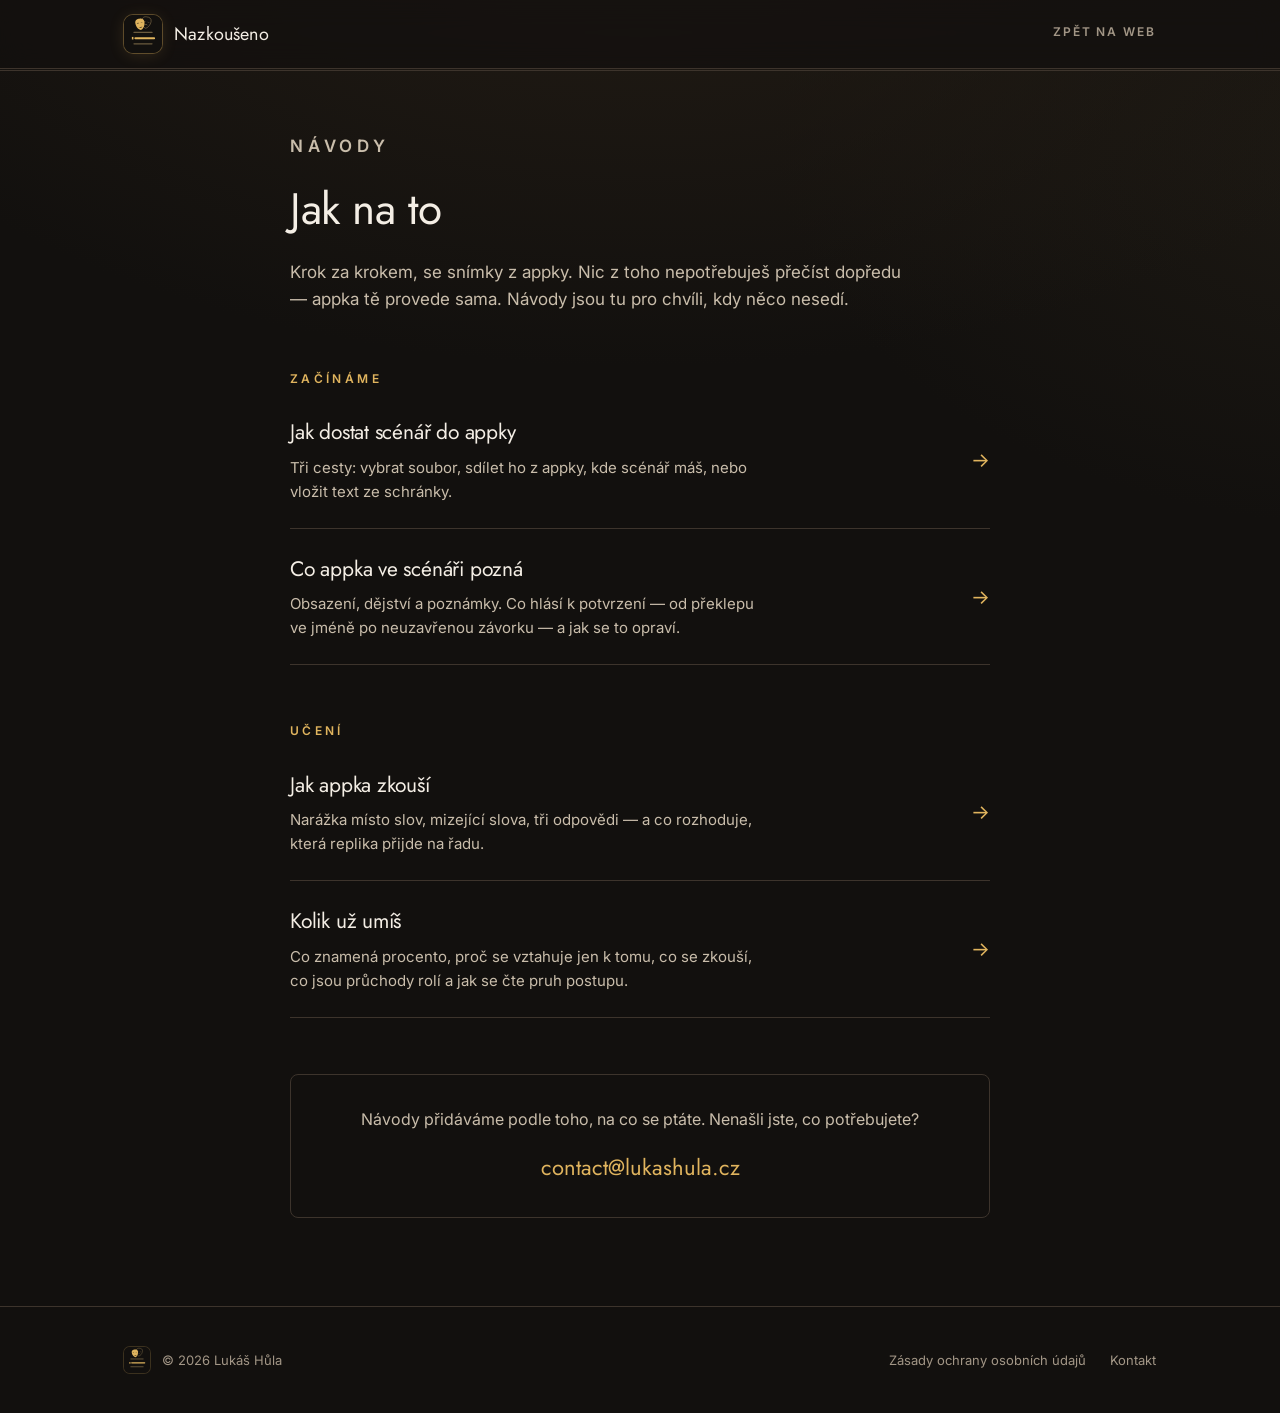
==== navody/index.html @ d4cdaf31 "Kotvy nekončí pod lepivou hlavičkou Skok na `#kotvu` dosedl tak, že cílový nadpis zůstal schovaný za" ====
<!doctype html>
<html lang="cs">
<head>
<meta charset="utf-8">
<meta name="viewport" content="width=device-width, initial-scale=1">
<title>Návody — Nazkoušeno</title>
<meta name="description" content="Návody k appce Nazkoušeno: jak dostat scénář do telefonu, vybrat roli a začít drilovat.">
<meta name="theme-color" content="#12100E">
<link rel="icon" type="image/svg+xml" href="../assets/img/favicon.svg">
<link rel="stylesheet" href="../assets/css/site.css?v=6">
</head>
<body>

<header class="site-header">
  <div class="container">
    <a class="brand" href="../index.html">
      <img class="brand-mark" src="../assets/img/logo.svg" alt="" width="38" height="38">
      <span>Nazkoušeno</span>
    </a>
    <nav class="nav-links">
      <a href="../index.html">Zpět na web</a>
    </nav>
  </div>
</header>

<main>
  <section style="padding-top:64px;">
    <div class="container container--narrow">

      <div class="guide-head">
        <p class="eyebrow">Návody</p>
        <h1>Jak na to</h1>
        <p>Krok za krokem, se snímky z appky. Nic z toho nepotřebuješ přečíst dopředu — appka tě provede sama. Návody jsou tu pro chvíli, kdy něco nesedí.</p>
      </div>

      <div style="margin-top:56px">
        <div class="guide-group reveal">
          <p class="eyebrow">Začínáme</p>
          <a class="guide-item" href="import-scenare.html">
            <span>
              <h3>Jak dostat scénář do appky</h3>
              <p>Tři cesty: vybrat soubor, sdílet ho z appky, kde scénář máš, nebo vložit text ze schránky.</p>
            </span>
            <span class="go" aria-hidden="true">→</span>
          </a>
          <a class="guide-item" href="rozpoznani-scenare.html">
            <span>
              <h3>Co appka ve scénáři pozná</h3>
              <p>Obsazení, dějství a poznámky. Co hlásí k potvrzení — od překlepu ve jméně po neuzavřenou závorku — a jak se to opraví.</p>
            </span>
            <span class="go" aria-hidden="true">→</span>
          </a>
        </div>

        <div class="guide-group reveal">
          <p class="eyebrow">Učení</p>
          <a class="guide-item" href="dril.html">
            <span>
              <h3>Jak appka zkouší</h3>
              <p>Narážka místo slov, mizející slova, tři odpovědi — a co rozhoduje, která replika přijde na řadu.</p>
            </span>
            <span class="go" aria-hidden="true">→</span>
          </a>
          <a class="guide-item" href="kolik-uz-umim.html">
            <span>
              <h3>Kolik už umíš</h3>
              <p>Co znamená procento, proč se vztahuje jen k tomu, co se zkouší, co jsou průchody rolí a jak se čte pruh postupu.</p>
            </span>
            <span class="go" aria-hidden="true">→</span>
          </a>
        </div>
      </div>

      <div class="contact-box reveal">
        <p>Návody přidáváme podle toho, na co se ptáte. Nenašli jste, co potřebujete?</p>
        <a class="mail" href="mailto:contact@lukashula.cz">contact@lukashula.cz</a>
      </div>

    </div>
  </section>
</main>

<footer>
  <div class="container">
    <span class="footer-brand"><img class="footer-mark" src="../assets/img/logo.svg" alt="" width="26" height="26"><span>© 2026 Lukáš Hůla</span></span>
    <div class="footer-links">
      <a href="../soukromi.html">Zásady ochrany osobních údajů</a>
      <a href="mailto:contact@lukashula.cz">Kontakt</a>
    </div>
  </div>
</footer>

<script>
// Táž pojistka jako na úvodní stránce: `.reveal` je bez JS neviditelný,
// takže co je v zorném poli hned při načtení, odkryje se bez animace.
var revealEls = document.querySelectorAll('.reveal');
function showNow(el) { el.classList.add('is-visible'); }
if ('IntersectionObserver' in window) {
  var io = new IntersectionObserver(function (entries) {
    entries.forEach(function (entry) {
      if (entry.isIntersecting) { showNow(entry.target); io.unobserve(entry.target); }
    });
  }, { rootMargin: '0px 0px 300px 0px', threshold: 0 });
  revealEls.forEach(function (el) {
    if (el.getBoundingClientRect().top < window.innerHeight) { showNow(el); } else { io.observe(el); }
  });
  setTimeout(function () { revealEls.forEach(showNow); }, 5000);
} else {
  revealEls.forEach(showNow);
}
</script>

</body>
</html>
---- assets/css/site.css ----
/* Nazkoušeno — web
   Barvy a písma jsou 1:1 z `app/lib/theme/app_theme.dart` (tmavé téma),
   ne odhadnuté od oka. Web zůstává natrvalo tmavý — stejně jako obchodní
   screenshoty, ze kterých vychází — aby appka a web působily jako jedna
   věc, ne jako dvě různé identity. */

@font-face {
  font-family: 'Jost';
  src: url('../fonts/Jost.ttf') format('truetype');
  font-weight: 300 700;
  font-display: swap;
}

@font-face {
  font-family: 'Inter';
  src: url('../fonts/Inter.ttf') format('truetype');
  font-weight: 300 800;
  font-display: swap;
}

:root {
  --bg: #12100E;
  --surface: #1E1A17;
  --line: #3D342C;
  --text: #F4EEE5;
  --text-muted: #C9BDAB;
  --text-faint: #A29686;
  --brass: #E0B45E;
  --on-brass: #1A1408;
  --carmine: #D1685E;

  --display: 'Jost', serif;
  --ui: 'Inter', sans-serif;

  /* Výška lepivé hlavičky. Řídí zároveň odsazení kotev — viz `html` níž. */
  --header-h: 68px;
}

* { margin: 0; padding: 0; box-sizing: border-box; }

/* Kotvy nesmí skončit pod lepivou hlavičkou.
   `scroll-padding-top` říká prohlížeči, kde má scrollování „dosednout" —
   platí na skok na `#kotvu` i na `scrollIntoView`, takže se to nemusí
   řešit u každého cíle zvlášť. Výška hlavičky plus linka pod ní a ještě
   kousek vzduchu, aby nadpis nelepil na okraj. */
html { scroll-padding-top: calc(var(--header-h) + 26px); }

@media (prefers-reduced-motion: no-preference) {
  html { scroll-behavior: smooth; }
}

@media (prefers-reduced-motion: reduce) {
  html { scroll-behavior: auto; }
  * { animation-duration: 0.001ms !important; animation-iteration-count: 1 !important; transition-duration: 0.001ms !important; }
}

body {
  background:
    radial-gradient(120% 60% at 50% -10%, #241d15 0%, rgba(18, 16, 14, 0) 60%),
    radial-gradient(90% 50% at 110% 10%, #1d1913 0%, rgba(18, 16, 14, 0) 55%),
    var(--bg);
  color: var(--text);
  font-family: var(--ui);
  font-size: 16px;
  line-height: 1.6;
  -webkit-font-smoothing: antialiased;
}

a { color: inherit; }

img { max-width: 100%; display: block; }

.container {
  width: 100%;
  max-width: 1080px;
  margin: 0 auto;
  padding: 0 24px;
}

.container--narrow {
  max-width: 760px;
}

h1, h2, h3 {
  font-family: var(--display);
  font-weight: 400;
  letter-spacing: -0.01em;
  color: var(--text);
}

/* -------- prostrkané verzálky, jako jméno v programu -------- */
.eyebrow {
  font-family: var(--ui);
  font-weight: 600;
  font-size: 12px;
  letter-spacing: 0.28em;
  text-transform: uppercase;
  color: var(--brass);
}

.muted { color: var(--text-muted); }

.accent { color: var(--brass); }

/* -------- dvojitá vlasová linka -------- */
.double-rule {
  border-top: 1px solid var(--line);
  border-bottom: 1px solid var(--line);
  height: 3px;
  margin: 20px 0;
}

/* -------- hlavička -------- */
.site-header {
  position: sticky;
  top: 0;
  z-index: 10;
  backdrop-filter: blur(14px);
  background: rgba(18, 16, 14, 0.72);
  border-bottom: 1px solid var(--line);
}

/* Dvojitá vlasová linka, jako dělítko v divadelním programu — tentýž
   motiv, který aplikace používá pod nadpisy (`DoubleRule`). Stojí to
   dva pixely výšky a hlavičku to spojí se zbytkem sazby. */
.site-header::after {
  content: '';
  position: absolute;
  left: 0;
  right: 0;
  bottom: -3px;
  height: 1px;
  background: var(--line);
}

.site-header .container {
  display: flex;
  align-items: center;
  justify-content: space-between;
  height: var(--header-h);
}

.brand {
  display: flex;
  align-items: center;
  gap: 12px;
  text-decoration: none;
}

/* Znak má vlastní tmavé pozadí (je to skutečná ikona aplikace), takže na
   tmavé stránce splýval. Nekreslí se proto světlejší podklad — tím by
   přestal být tou ikonou — ale **mosazný vlas kolem a jemná záře pod ním**.
   Prsten dodá hranu, záře odlepí znak od pozadí. */
.brand-mark {
  width: 38px;
  height: 38px;
  border-radius: 9px;
  flex-shrink: 0;
  box-shadow:
    0 0 0 1px rgba(224, 180, 94, 0.32),
    0 2px 16px rgba(224, 180, 94, 0.14);
  transition: box-shadow 0.2s ease;
}

.brand:hover .brand-mark,
.brand:focus-visible .brand-mark {
  box-shadow:
    0 0 0 1px rgba(224, 180, 94, 0.55),
    0 2px 22px rgba(224, 180, 94, 0.24);
}

/* V patičce je znak menší a prsten slabší — je to tečka za stránkou,
   ne druhá hlavička. */
.footer-mark {
  width: 26px;
  height: 26px;
  border-radius: 6px;
  flex-shrink: 0;
  box-shadow: 0 0 0 1px rgba(224, 180, 94, 0.2);
}

.brand span {
  font-family: var(--display);
  font-size: 18px;
  letter-spacing: 0.01em;
  color: var(--text);
}

/* Prostrkané verzálky, stejně jako popisky v aplikaci. Hlavička tím mluví
   jazykem produktu místo výchozím 14px bezpatkovým písmem, které vypadá
   stejně na každém webu — a nestojí to ani pixel výšky navíc. */
.nav-links {
  display: none;
  gap: 30px;
  font-size: 12px;
  font-weight: 600;
  letter-spacing: 0.16em;
  text-transform: uppercase;
  color: var(--text-faint);
}

.nav-links a {
  text-decoration: none;
  position: relative;
  padding-bottom: 4px;
  transition: color 0.18s ease;
}

/* Podtržení vyjíždí zprostřed, ne celé naráz — drobnost, ale je to rozdíl
   mezi „odkaz změnil barvu" a „někdo to navrhl". */
.nav-links a::after {
  content: '';
  position: absolute;
  left: 50%;
  right: 50%;
  bottom: 0;
  height: 1px;
  background: var(--brass);
  transition: left 0.18s ease, right 0.18s ease;
}

.nav-links a:hover,
.nav-links a:focus-visible { color: var(--brass); }

.nav-links a:hover::after,
.nav-links a:focus-visible::after { left: 0; right: 0; }

@media (min-width: 720px) {
  .nav-links { display: flex; }
}

/* -------- tlačítka -------- */
.btn {
  display: inline-flex;
  align-items: center;
  justify-content: center;
  gap: 8px;
  padding: 16px 28px;
  border-radius: 3px;
  font-family: var(--ui);
  font-weight: 700;
  font-size: 12px;
  letter-spacing: 0.2em;
  text-transform: uppercase;
  text-decoration: none;
  cursor: pointer;
  border: 1px solid transparent;
  transition: transform 0.15s ease, opacity 0.15s ease;
}

.btn:hover { opacity: 0.9; }
.btn:active { transform: scale(0.98); }

.btn--ghost {
  border-color: var(--brass);
  color: var(--brass);
  background: transparent;
}

.btn--ghost:hover { background: rgba(224, 180, 94, 0.08); }

/* -------- focus, přístupnost -------- */
a:focus-visible, button:focus-visible, summary:focus-visible {
  outline: 2px solid var(--brass);
  outline-offset: 3px;
}

/* -------- hero -------- */
.hero {
  padding: 64px 0 96px;
  overflow: hidden;
}

.hero .container {
  display: grid;
  gap: 56px;
  align-items: center;
}

@media (min-width: 860px) {
  .hero .container { grid-template-columns: 1.1fr 0.9fr; }
}

.hero-copy h1 {
  font-size: clamp(40px, 6vw, 68px);
  line-height: 1.06;
  margin: 18px 0 22px;
}

.hero-copy p {
  font-size: 18px;
  line-height: 1.55;
  color: var(--text-muted);
  max-width: 46ch;
}

.hero-cta {
  margin-top: 34px;
  display: flex;
  flex-wrap: wrap;
  align-items: center;
  gap: 20px;
}

.hero-note {
  margin-top: 26px;
  font-size: 14px;
  color: var(--text-faint);
}

/* -------- odznaky obchodů --------
   Zástupné, dokud nejsou odkazy. Před vydáním se **musí vyměnit za
   oficiální artwork** Applu a Googlu: obojí má závazná pravidla pro
   použití svých značek a vlastní kresba loga je porušuje. */
.stores {
  display: flex;
  flex-wrap: wrap;
  gap: 12px;
  margin-top: 26px;
}

.store {
  display: inline-flex;
  align-items: center;
  gap: 13px;
  padding: 13px 24px 13px 20px;
  border: 1px solid var(--line);
  border-radius: 10px;
  background: rgba(255, 255, 255, 0.03);
  text-decoration: none;
  color: var(--text);
  transition: border-color 0.18s ease, background 0.18s ease;
}

.store:hover,
.store:focus-visible {
  border-color: rgba(224, 180, 94, 0.5);
  background: rgba(224, 180, 94, 0.06);
}

.store-mark {
  width: 30px;
  height: 30px;
  fill: currentColor;
  flex-shrink: 0;
}

.store-text { display: flex; flex-direction: column; line-height: 1.15; }

.store-small {
  font-size: 10px;
  letter-spacing: 0.14em;
  text-transform: uppercase;
  color: var(--text-faint);
}

.store-big {
  font-family: var(--display);
  font-size: 20px;
  letter-spacing: 0.01em;
}

.hero-visual {
  display: flex;
  justify-content: center;
}

/* -------- telefonní rámeček -------- */
.phone {
  position: relative;
  width: 100%;
  max-width: 300px;
  border-radius: 40px;
  overflow: hidden;
  border: 2px solid #2A241D;
  background: #0A0908;
  box-shadow:
    0 50px 90px rgba(0, 0, 0, 0.55),
    0 0 0 8px #16130F;
  /* Ať se rámeček nezmenší pod svůj obsah v úzkém flex/grid sloupci. */
  flex-shrink: 0;
}

.phone--float {
  transform: rotate(-3.2deg);
}

/* `height: auto` je nutné výslovně — atributy width/height na <img>
   (kvůli rezervaci místa a CLS) by jinak s `width: 100%` bez odpovídající
   výšky roztáhly obrázek do jeho HTML atributu, ne poměrně. */
.phone img { width: 100%; height: auto; display: block; }

/* -------- sekce obecně -------- */
section { padding: 88px 0; }

.section-head {
  text-align: center;
  max-width: 620px;
  margin: 0 auto 56px;
}

.section-head h2 {
  font-size: clamp(30px, 4vw, 42px);
  margin: 14px 0 16px;
}

.section-head p {
  color: var(--text-muted);
  font-size: 17px;
}

/* -------- kroky (jak to funguje) -------- */
.steps {
  max-width: 620px;
  margin: 0 auto;
}

.step {
  display: flex;
  gap: 20px;
}

.step-marker {
  display: flex;
  flex-direction: column;
  align-items: center;
  flex-shrink: 0;
}

.step-marker .num {
  width: 38px;
  height: 38px;
  border: 1px solid var(--brass);
  border-radius: 50%;
  display: flex;
  align-items: center;
  justify-content: center;
  font-family: var(--ui);
  font-size: 14px;
  color: var(--brass);
  flex-shrink: 0;
}

.step-marker .line {
  width: 1px;
  flex: 1;
  background: var(--line);
  margin: 6px 0;
}

.step:last-child .step-marker .line { display: none; }

.step-body { padding-bottom: 40px; }

.step-body h3 {
  font-size: 20px;
  margin-bottom: 6px;
}

.step-body p { color: var(--text-muted); font-size: 15px; }

/* -------- funkce střídavě se snímky -------- */
.feature {
  display: grid;
  gap: 40px;
  align-items: center;
  margin-bottom: 96px;
}

.feature:last-child { margin-bottom: 0; }

@media (min-width: 780px) {
  .feature { grid-template-columns: 1fr 1fr; gap: 64px; }
  .feature--reverse .feature-visual { order: 2; }
  .feature--reverse .feature-copy { order: 1; }
}

.feature-visual { display: flex; justify-content: center; }

.feature-copy .eyebrow { display: block; margin-bottom: 12px; }

.feature-copy h3 {
  font-size: clamp(24px, 3.4vw, 32px);
  margin-bottom: 14px;
}

.feature-copy p {
  color: var(--text-muted);
  font-size: 16px;
  max-width: 42ch;
}

/* -------- pruh o soukromí -------- */
.trust {
  background: var(--surface);
  border-top: 1px solid var(--line);
  border-bottom: 1px solid var(--line);
  text-align: center;
}

.trust svg { width: 72px; height: 72px; margin: 0 auto 28px; }

.trust h2 { font-size: clamp(30px, 4.5vw, 44px); margin: 0 0 18px; }

.trust p {
  color: var(--text-muted);
  font-size: 17px;
  max-width: 52ch;
  margin: 0 auto;
}

/* -------- FAQ -------- */
.faq { max-width: 700px; margin: 0 auto; }

.faq details {
  border-bottom: 1px solid var(--line);
  padding: 22px 0;
}

.faq summary {
  cursor: pointer;
  list-style: none;
  display: flex;
  justify-content: space-between;
  align-items: center;
  gap: 16px;
  font-family: var(--display);
  font-size: 19px;
  color: var(--text);
}

.faq summary::-webkit-details-marker { display: none; }

.faq summary .plus {
  flex-shrink: 0;
  width: 22px;
  height: 22px;
  position: relative;
}

.faq summary .plus::before,
.faq summary .plus::after {
  content: '';
  position: absolute;
  background: var(--brass);
  transition: transform 0.2s ease;
}

.faq summary .plus::before { top: 50%; left: 0; width: 100%; height: 1.5px; transform: translateY(-50%); }
.faq summary .plus::after { left: 50%; top: 0; height: 100%; width: 1.5px; transform: translateX(-50%); }

.faq details[open] summary .plus::after { transform: translateX(-50%) rotate(90deg); opacity: 0; }

.faq p {
  margin-top: 14px;
  color: var(--text-muted);
  font-size: 15px;
  max-width: 60ch;
}

/* -------- kontakt -------- */
.contact-box {
  max-width: 700px;
  margin: 56px auto 0;
  padding: 32px;
  border: 1px solid var(--line);
  border-radius: 8px;
  text-align: center;
}

.contact-box p { color: var(--text-muted); margin-bottom: 18px; }

.contact-box a.mail {
  font-family: var(--display);
  font-size: 22px;
  color: var(--brass);
  text-decoration: none;
}

.contact-box a.mail:hover { text-decoration: underline; }

/* -------- patička -------- */
footer {
  border-top: 1px solid var(--line);
  padding: 40px 0;
}

footer .container {
  display: flex;
  flex-wrap: wrap;
  gap: 16px;
  align-items: center;
  justify-content: space-between;
  font-size: 13px;
  color: var(--text-faint);
}

footer a { text-decoration: none; color: var(--text-faint); }
footer a:hover, footer a:focus-visible { color: var(--brass); }

.footer-links { display: flex; gap: 24px; flex-wrap: wrap; }

.footer-brand { display: flex; align-items: center; gap: 12px; }

/* -------- scroll reveal (progresivní vylepšení) -------- */
.reveal {
  opacity: 0;
  transform: translateY(18px);
  transition: opacity 0.6s ease, transform 0.6s ease;
}

.reveal.is-visible { opacity: 1; transform: none; }

@media (prefers-reduced-motion: reduce) {
  .reveal { opacity: 1; transform: none; transition: none; }
}

/* -------- stránka zásad -------- */
.policy h2 {
  font-size: 22px;
  margin: 40px 0 12px;
}

.policy h2:first-child { margin-top: 0; }

.policy p, .policy li {
  color: var(--text-muted);
  font-size: 16px;
  line-height: 1.7;
}

.policy ul { padding-left: 20px; margin: 12px 0; }
.policy li { margin-bottom: 6px; }
.policy p { margin-bottom: 16px; }
.policy strong { color: var(--text); }
.policy code {
  font-family: ui-monospace, monospace;
  font-size: 0.9em;
  background: var(--surface);
  padding: 2px 6px;
  border-radius: 3px;
}

.policy-date { color: var(--text-faint); font-size: 14px; margin-bottom: 40px; }

/* -------- návody: rozcestník --------
   Řádky s vlasovou linkou, ne krabice. Je to obsah programu — seznam
   toho, co se dá přečíst — a stejný idiom jako FAQ, aby web nezaváděl
   třetí druh seznamu pro tentýž účel. */
.guide-group {
  max-width: 700px;
  margin: 0 auto 56px;
}

.guide-group:last-child { margin-bottom: 0; }

.guide-group > .eyebrow { display: block; margin-bottom: 4px; }

.guide-item {
  display: flex;
  align-items: center;
  gap: 20px;
  padding: 24px 0;
  border-bottom: 1px solid var(--line);
  text-decoration: none;
}

.guide-item h3 {
  font-size: 21px;
  margin-bottom: 6px;
  transition: color 0.2s ease;
}

.guide-item p {
  color: var(--text-muted);
  font-size: 15px;
  max-width: 52ch;
}

.guide-item:hover h3,
.guide-item:focus-visible h3 { color: var(--brass); }

/* Šipka dává řádku význam odkazu i bez podtržení. */
.guide-item .go {
  margin-left: auto;
  flex-shrink: 0;
  color: var(--brass);
  font-size: 20px;
}

/* -------- návod: hlavička stránky -------- */
.guide-head { max-width: 700px; margin: 0 auto; }

.guide-head h1 {
  font-size: clamp(30px, 4.5vw, 44px);
  margin: 14px 0;
}

.guide-head p {
  color: var(--text-muted);
  font-size: 17px;
  max-width: 56ch;
}

.crumb {
  display: inline-block;
  font-size: 13px;
  color: var(--text-faint);
  text-decoration: none;
  margin-bottom: 6px;
}

.crumb:hover, .crumb:focus-visible { color: var(--brass); }

/* -------- návod: volba cesty na začátku --------
   Návod má tři samostatné cesty a čtenář potřebuje **jen jednu**.
   Rozcestník na začátku ho pustí přímo k té své, aby nemusel projít
   dvě, které ho netýkají. */
.ways {
  max-width: 700px;
  margin: 36px auto 0;
  display: grid;
  gap: 10px;
}

@media (min-width: 780px) {
  .ways { grid-template-columns: repeat(3, 1fr); }
}

.way-link {
  display: block;
  padding: 16px 18px;
  border: 1px solid var(--line);
  border-radius: 6px;
  text-decoration: none;
  transition: border-color 0.2s ease;
}

.way-link:hover, .way-link:focus-visible { border-color: var(--brass); }

.way-link strong {
  display: block;
  font-family: var(--display);
  font-weight: 400;
  font-size: 17px;
  margin-bottom: 4px;
}

.way-link span { color: var(--text-faint); font-size: 13px; }

/* -------- návod: jedna cesta -------- */
.way {
  display: grid;
  gap: 40px;
  align-items: start;
  margin-top: 80px;
}

/* Zlom je vyšší než u `.feature` (780px): vedle kroků stojí telefon
   v plné výšce, takže dva sloupce mají smysl teprve na širší obrazovce. */
@media (min-width: 880px) {
  .way { grid-template-columns: 1fr auto; gap: 56px; }
}

.way h2 {
  font-size: clamp(24px, 3.4vw, 30px);
  margin: 12px 0 18px;
}

.way .lede {
  color: var(--text-muted);
  font-size: 16px;
  max-width: 46ch;
  margin-bottom: 26px;
}

/* Kroky uvnitř cesty nesedí na středu sloupce a poslední nekopí
   spodní odsazení, které jinde odděluje krok od dalšího. */
.way .steps { max-width: none; margin: 0; }
.way .step:last-child .step-body { padding-bottom: 0; }

.way-visual { display: flex; justify-content: center; }
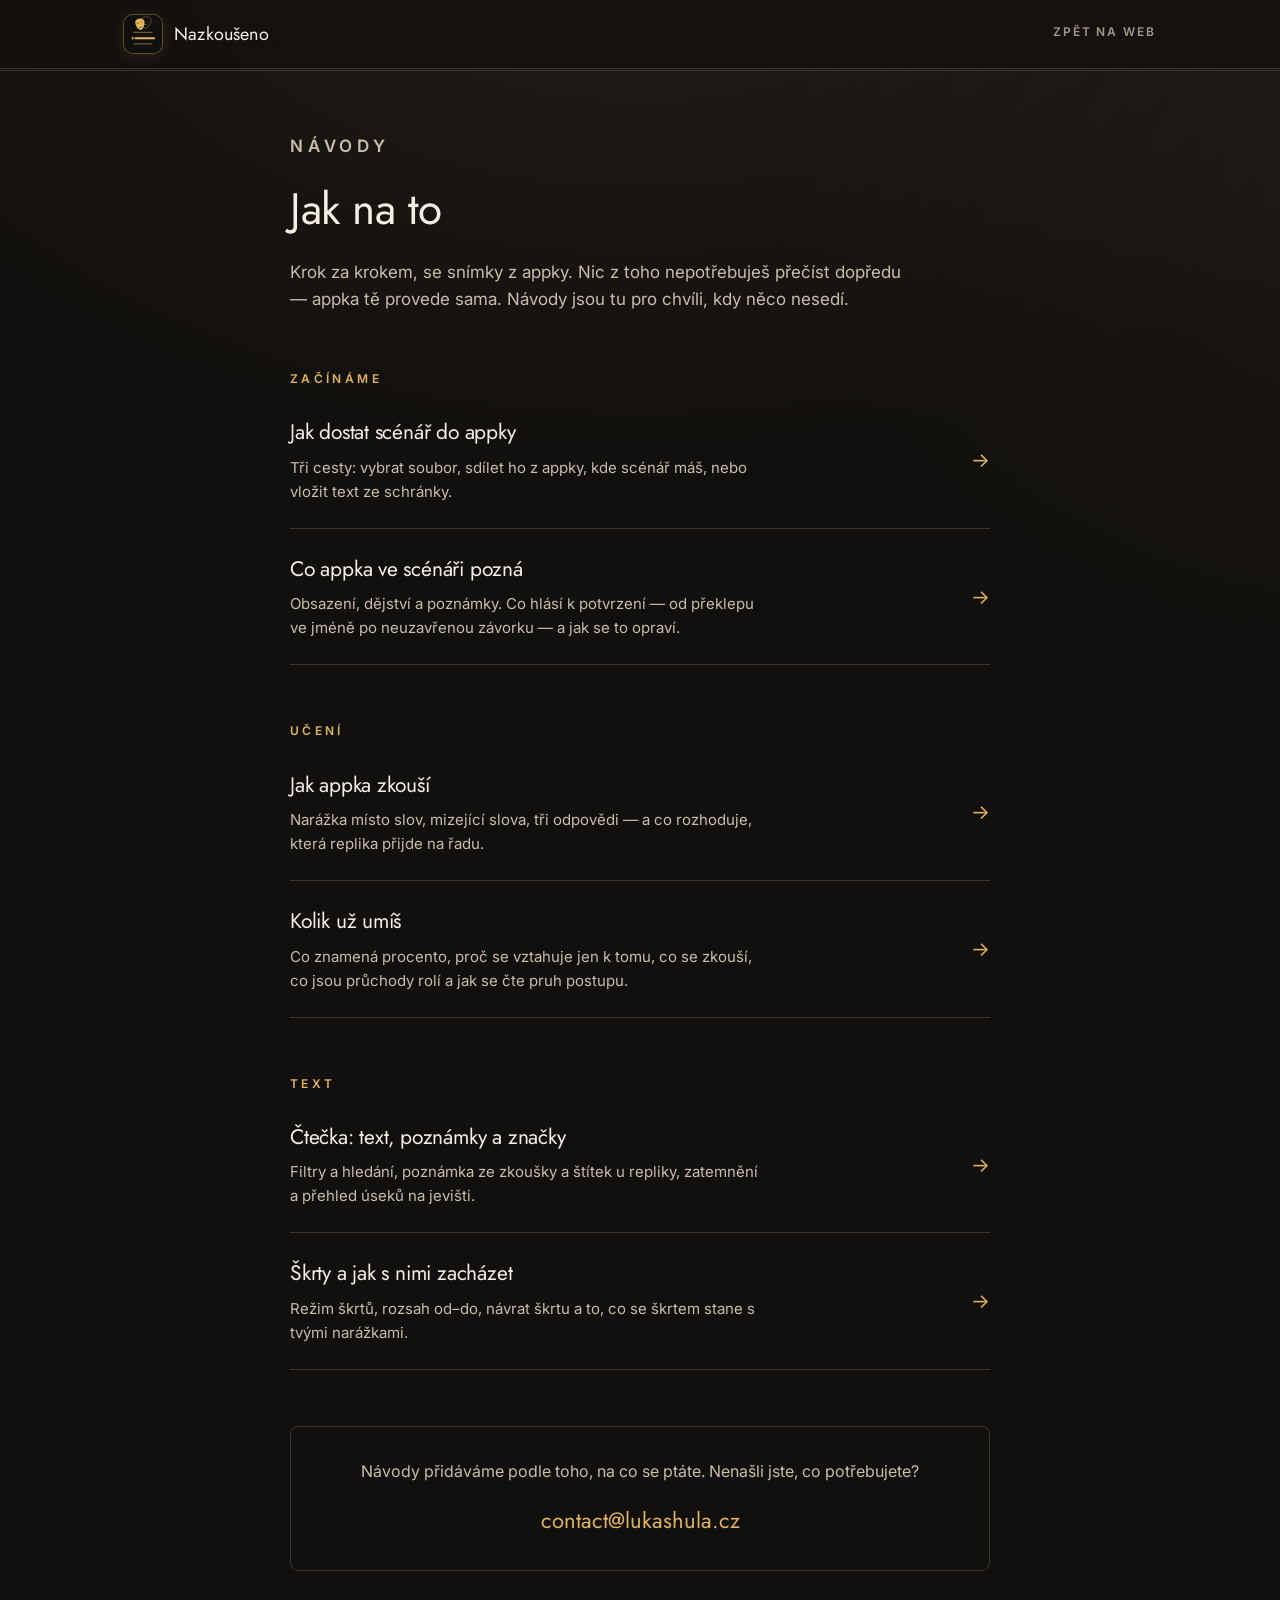
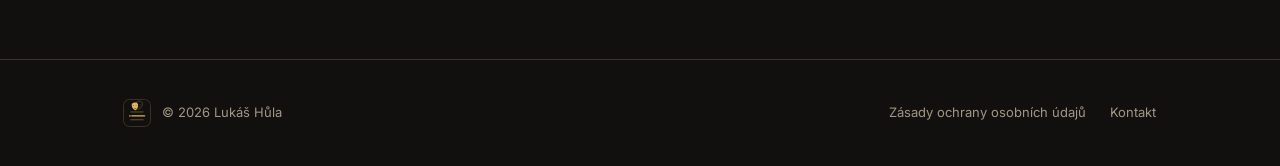
==== commit 0d1cf361: "Návody o čtečce a škrtech, nová skupina Text Čtečka: zvýrazněné vlastní repliky, filtry a hledání, p" ====
--- a/navody/index.html
+++ b/navody/index.html
@@ -69,6 +69,24 @@
             <span class="go" aria-hidden="true">→</span>
           </a>
         </div>
+
+        <div class="guide-group reveal">
+          <p class="eyebrow">Text</p>
+          <a class="guide-item" href="ctecka.html">
+            <span>
+              <h3>Čtečka: text, poznámky a značky</h3>
+              <p>Filtry a hledání, poznámka ze zkoušky a štítek u repliky, zatemnění a přehled úseků na jevišti.</p>
+            </span>
+            <span class="go" aria-hidden="true">→</span>
+          </a>
+          <a class="guide-item" href="skrty.html">
+            <span>
+              <h3>Škrty a jak s nimi zacházet</h3>
+              <p>Režim škrtů, rozsah od–do, návrat škrtu a to, co se škrtem stane s tvými narážkami.</p>
+            </span>
+            <span class="go" aria-hidden="true">→</span>
+          </a>
+        </div>
       </div>
 
       <div class="contact-box reveal">
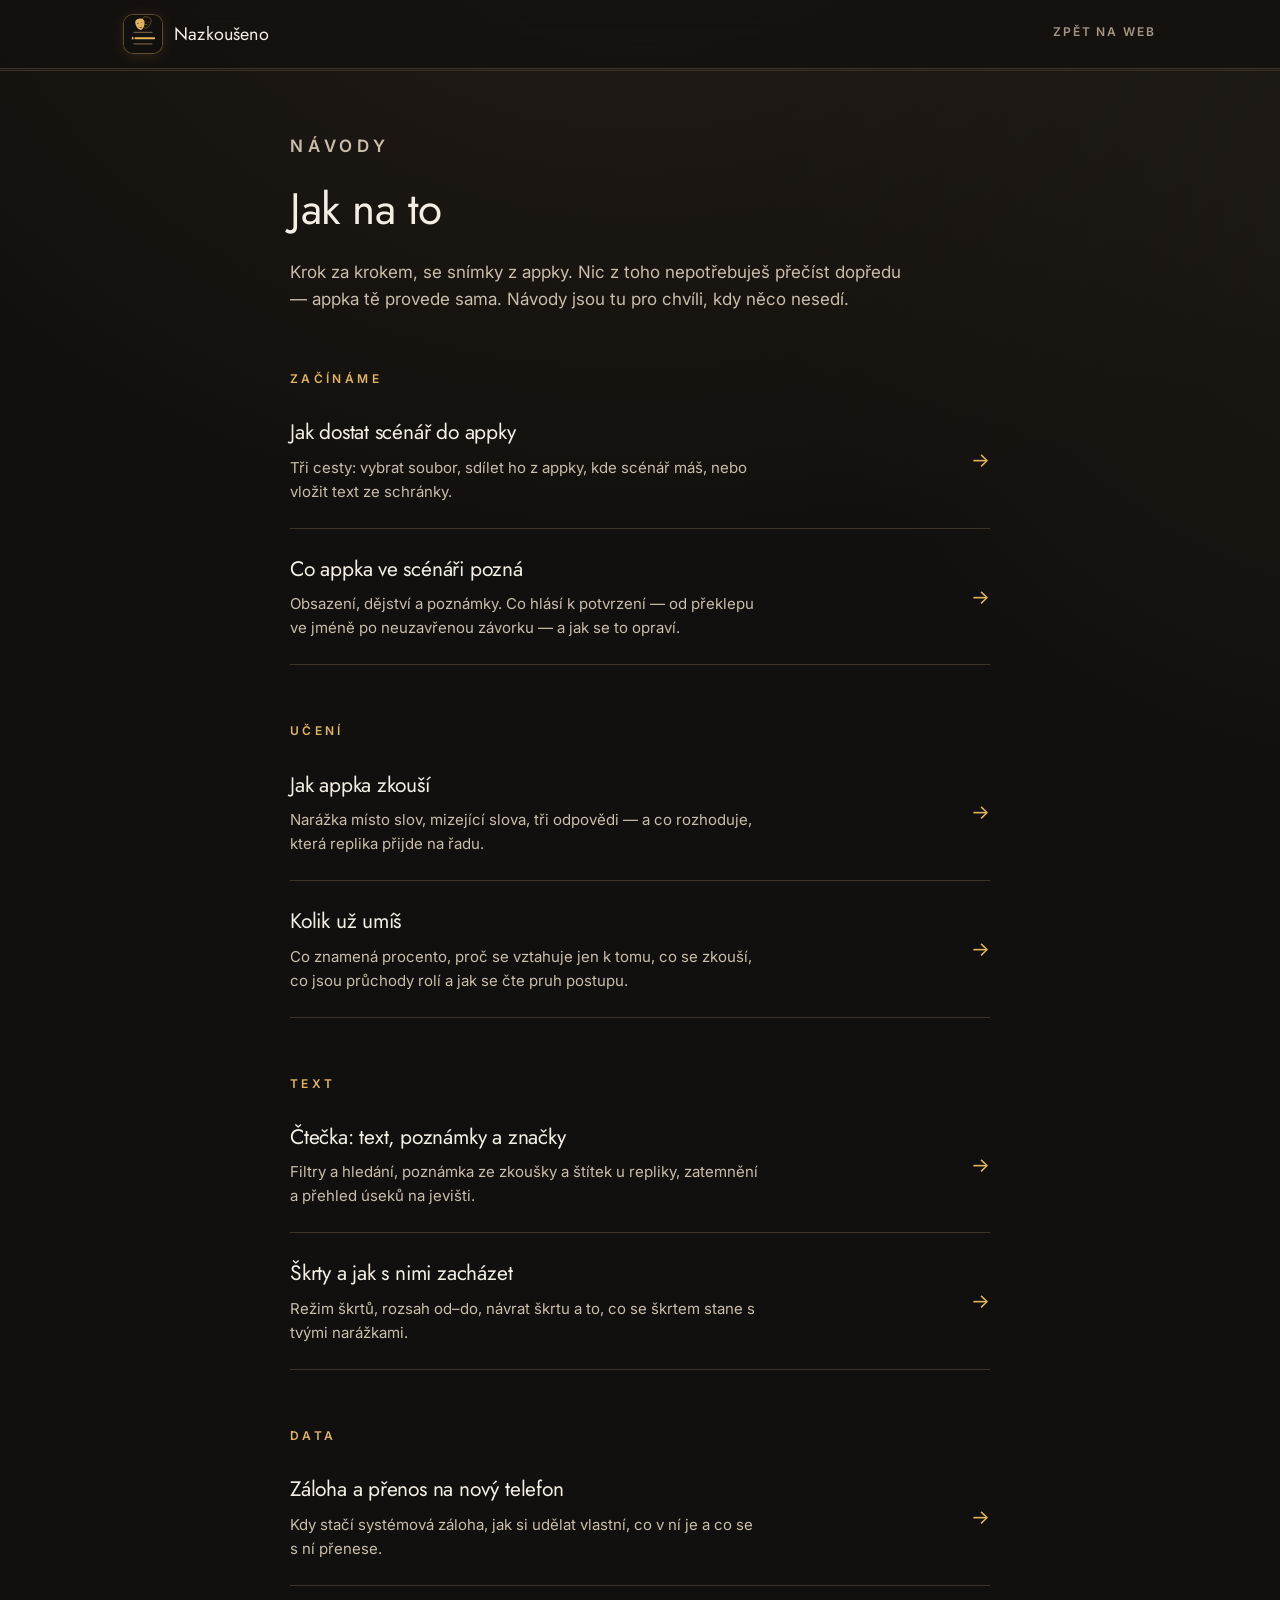
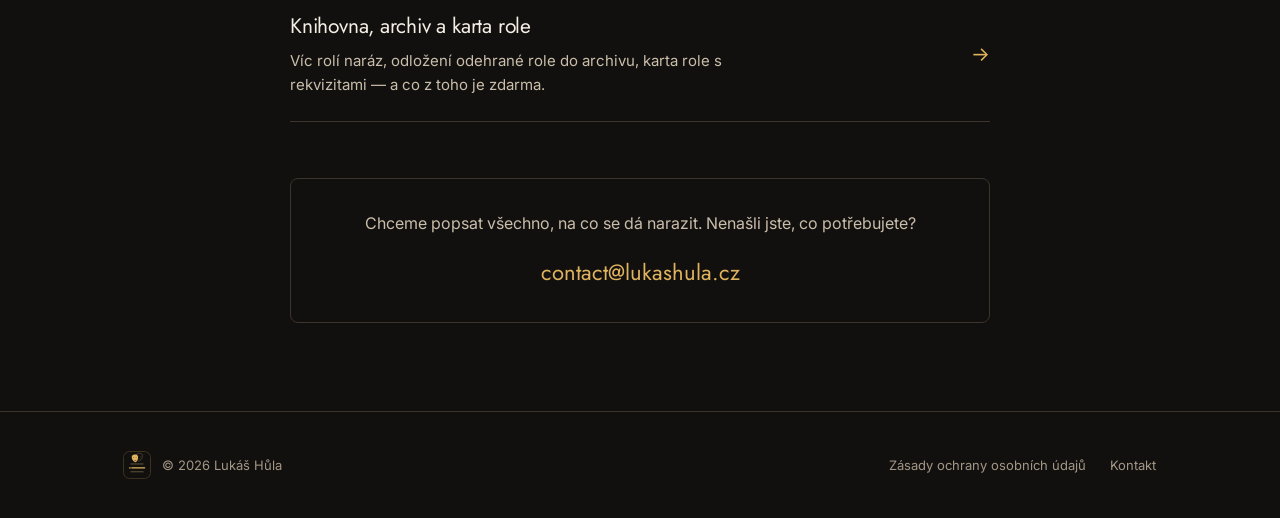
==== commit 446c6b5e: "Návody o záloze a knihovně; FAQ přiznává systémovou zálohu Nová skupina Data v rozcestníku se dvěma " ====
--- a/navody/index.html
+++ b/navody/index.html
@@ -87,10 +87,28 @@
             <span class="go" aria-hidden="true">→</span>
           </a>
         </div>
+
+        <div class="guide-group reveal">
+          <p class="eyebrow">Data</p>
+          <a class="guide-item" href="zaloha.html">
+            <span>
+              <h3>Záloha a přenos na nový telefon</h3>
+              <p>Kdy stačí systémová záloha, jak si udělat vlastní, co v ní je a co se s ní přenese.</p>
+            </span>
+            <span class="go" aria-hidden="true">→</span>
+          </a>
+          <a class="guide-item" href="knihovna.html">
+            <span>
+              <h3>Knihovna, archiv a karta role</h3>
+              <p>Víc rolí naráz, odložení odehrané role do archivu, karta role s rekvizitami — a co z toho je zdarma.</p>
+            </span>
+            <span class="go" aria-hidden="true">→</span>
+          </a>
+        </div>
       </div>
 
       <div class="contact-box reveal">
-        <p>Návody přidáváme podle toho, na co se ptáte. Nenašli jste, co potřebujete?</p>
+        <p>Chceme popsat všechno, na co se dá narazit. Nenašli jste, co potřebujete?</p>
         <a class="mail" href="mailto:contact@lukashula.cz">contact@lukashula.cz</a>
       </div>
 
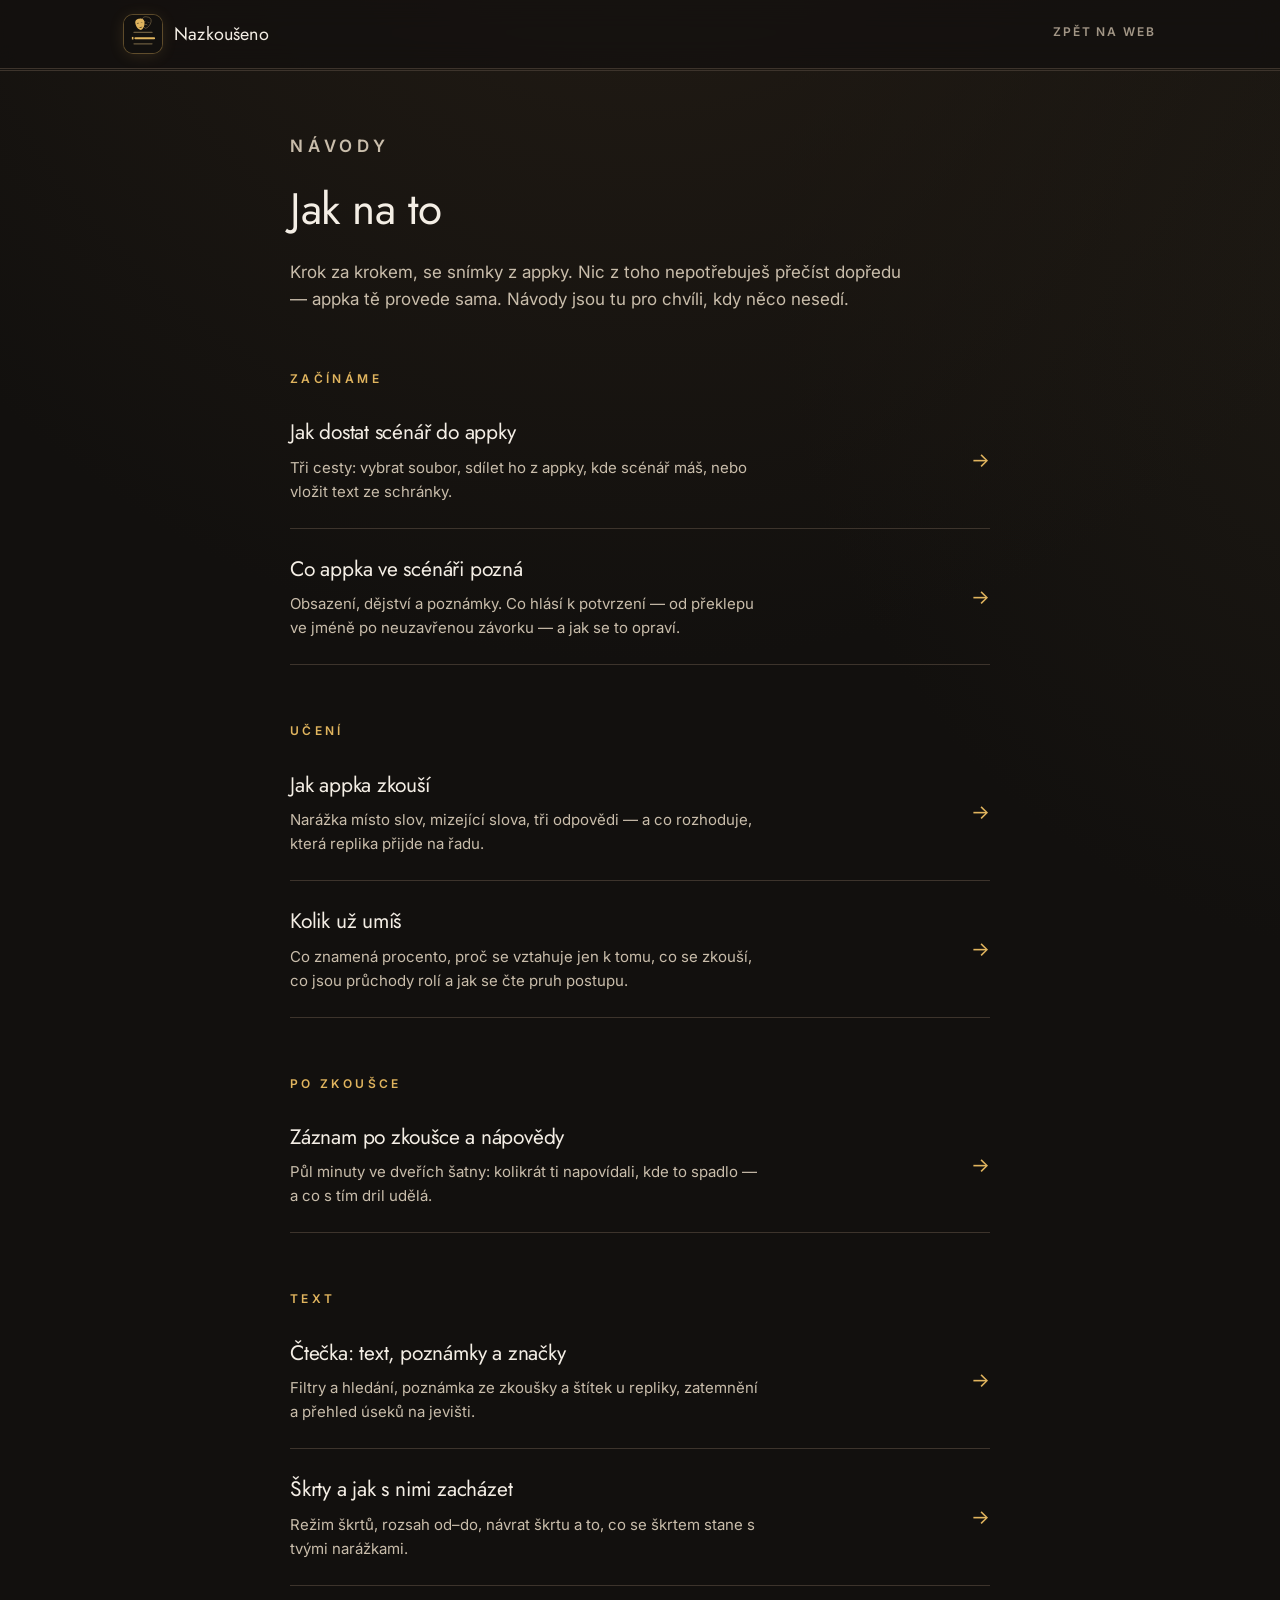
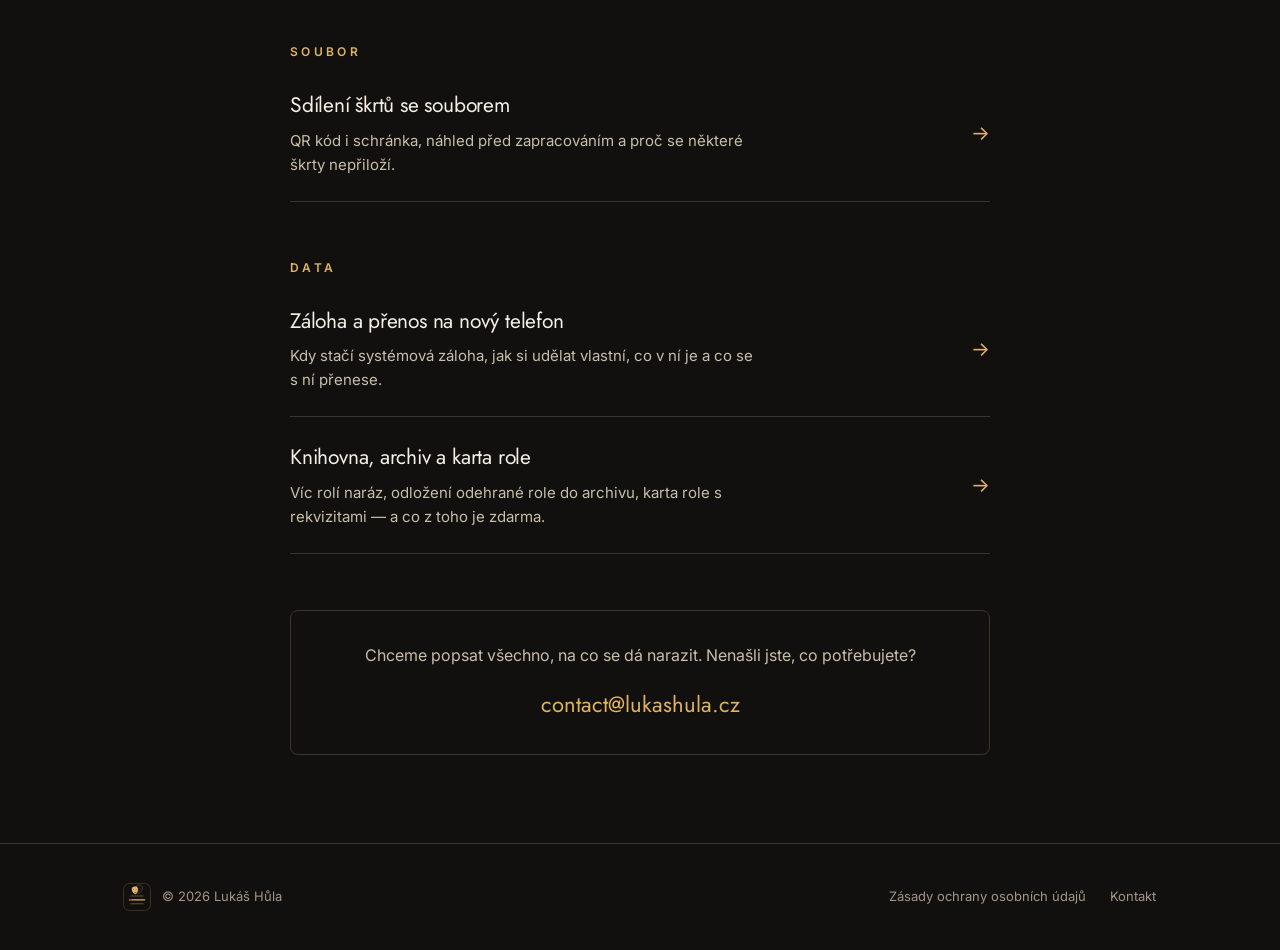
==== commit 0513073c: "Návody o sdílení škrtů a záznamu po zkoušce; sada je úplná Dvě nové skupiny v rozcestníku: - Soubor " ====
--- a/navody/index.html
+++ b/navody/index.html
@@ -71,6 +71,17 @@
         </div>
 
         <div class="guide-group reveal">
+          <p class="eyebrow">Po zkoušce</p>
+          <a class="guide-item" href="po-zkousce.html">
+            <span>
+              <h3>Záznam po zkoušce a nápovědy</h3>
+              <p>Půl minuty ve dveřích šatny: kolikrát ti napovídali, kde to spadlo — a co s tím dril udělá.</p>
+            </span>
+            <span class="go" aria-hidden="true">→</span>
+          </a>
+        </div>
+
+        <div class="guide-group reveal">
           <p class="eyebrow">Text</p>
           <a class="guide-item" href="ctecka.html">
             <span>
@@ -83,6 +94,17 @@
             <span>
               <h3>Škrty a jak s nimi zacházet</h3>
               <p>Režim škrtů, rozsah od–do, návrat škrtu a to, co se škrtem stane s tvými narážkami.</p>
+            </span>
+            <span class="go" aria-hidden="true">→</span>
+          </a>
+        </div>
+
+        <div class="guide-group reveal">
+          <p class="eyebrow">Soubor</p>
+          <a class="guide-item" href="sdileni-skrtu.html">
+            <span>
+              <h3>Sdílení škrtů se souborem</h3>
+              <p>QR kód i schránka, náhled před zapracováním a proč se některé škrty nepřiloží.</p>
             </span>
             <span class="go" aria-hidden="true">→</span>
           </a>
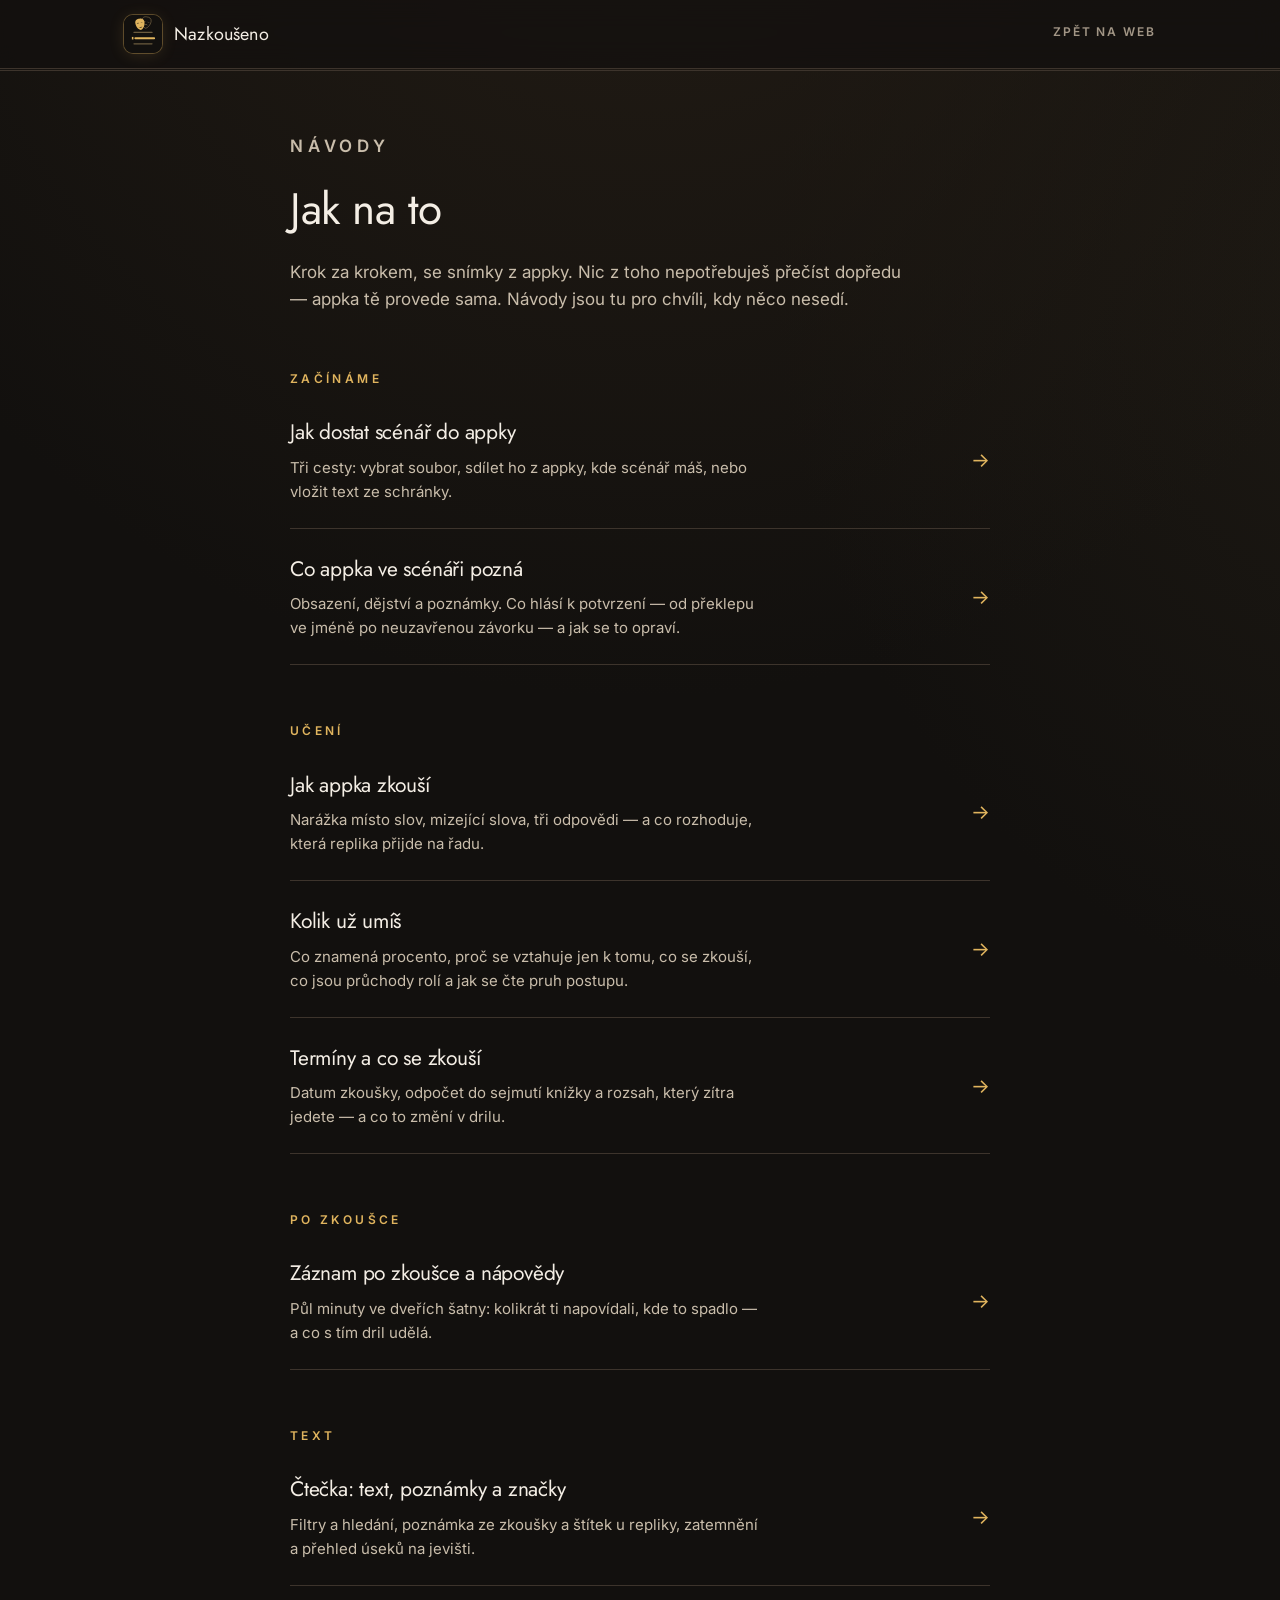
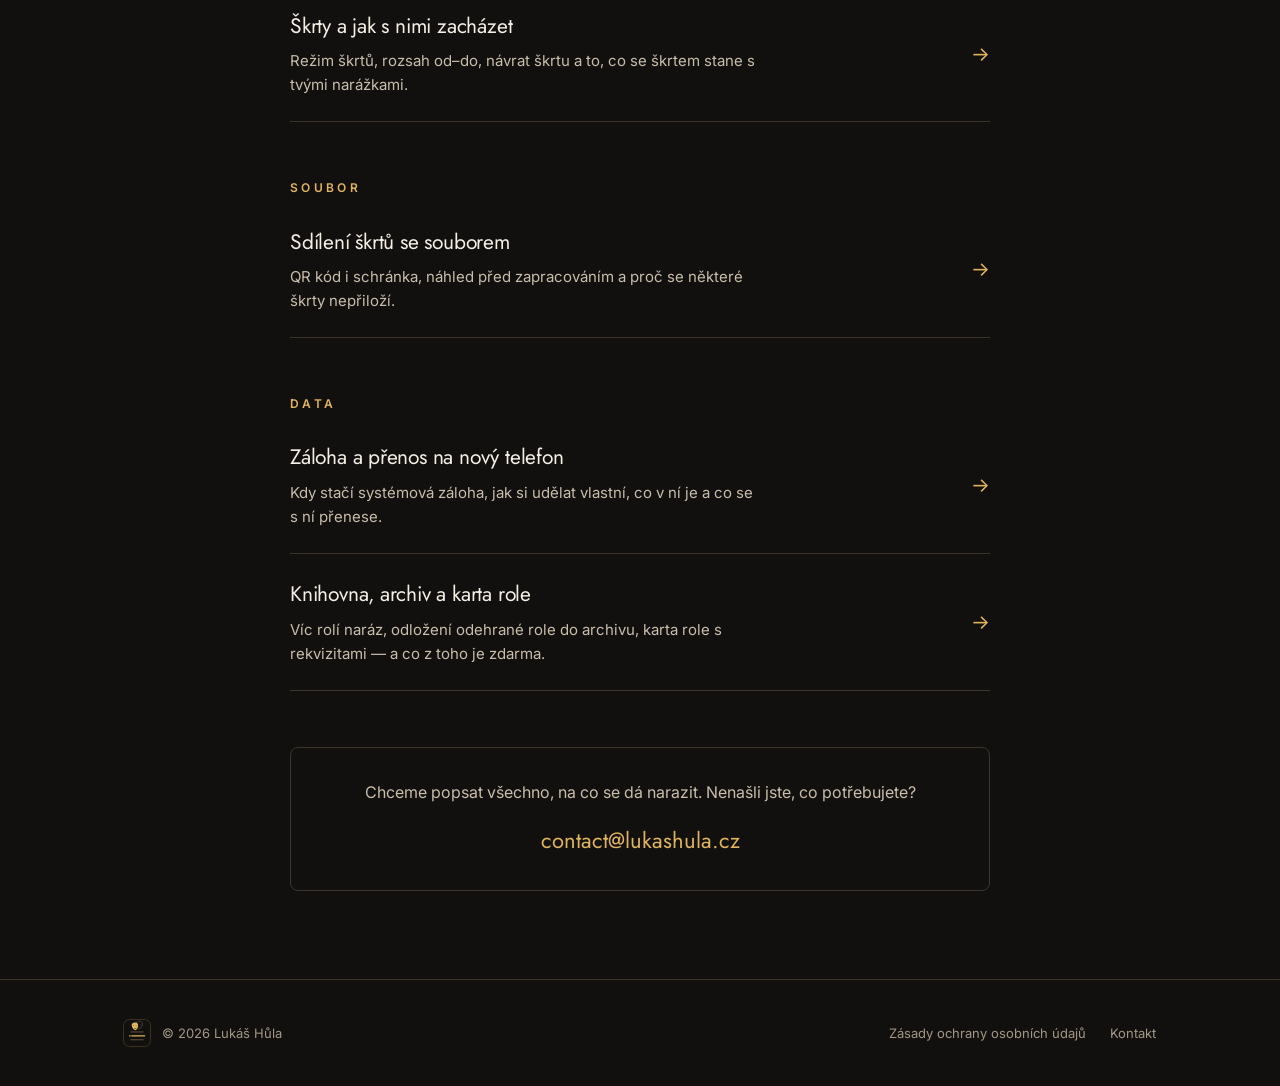
==== commit 127ae675: "Návod o termínech a rozsahu; čitelnost a štítky do čtečky Nová stránka Termíny a co se zkouší: datum" ====
--- a/navody/index.html
+++ b/navody/index.html
@@ -7,7 +7,7 @@
 <meta name="description" content="Návody k appce Nazkoušeno: jak dostat scénář do telefonu, vybrat roli a začít drilovat.">
 <meta name="theme-color" content="#12100E">
 <link rel="icon" type="image/svg+xml" href="../assets/img/favicon.svg">
-<link rel="stylesheet" href="../assets/css/site.css?v=6">
+<link rel="stylesheet" href="../assets/css/site.css?v=9">
 </head>
 <body>
 
@@ -65,6 +65,13 @@
             <span>
               <h3>Kolik už umíš</h3>
               <p>Co znamená procento, proč se vztahuje jen k tomu, co se zkouší, co jsou průchody rolí a jak se čte pruh postupu.</p>
+            </span>
+            <span class="go" aria-hidden="true">→</span>
+          </a>
+          <a class="guide-item" href="terminy.html">
+            <span>
+              <h3>Termíny a co se zkouší</h3>
+              <p>Datum zkoušky, odpočet do sejmutí knížky a rozsah, který zítra jedete — a co to změní v drilu.</p>
             </span>
             <span class="go" aria-hidden="true">→</span>
           </a>
--- a/assets/css/site.css
+++ b/assets/css/site.css
@@ -189,14 +189,27 @@
 /* Prostrkané verzálky, stejně jako popisky v aplikaci. Hlavička tím mluví
    jazykem produktu místo výchozím 14px bezpatkovým písmem, které vypadá
    stejně na každém webu — a nestojí to ani pixel výšky navíc. */
+/* Na telefonu je navigace vidět taky. Do 2026-08-14 tu bylo `display: none`
+   až do 720 px, takže na mobilu nešlo z hlavičky nikam — hlavně ne do
+   návodů, které se jinak nedají najít, když člověk nezná adresu. */
 .nav-links {
-  display: none;
-  gap: 30px;
-  font-size: 12px;
+  display: flex;
+  gap: 18px;
+  font-size: 11px;
   font-weight: 600;
-  letter-spacing: 0.16em;
+  letter-spacing: 0.12em;
   text-transform: uppercase;
   color: var(--text-faint);
+}
+
+/* Kotvy na vlastní stránku se na úzkém displeji skrývají: obsah je pod
+   nimi dostupný scrollem, kdežto odkaz na jinou stránku ne. Čtyři položky
+   vedle loga se na 320 px nevejdou, jedna ano. */
+@media (max-width: 719px) {
+  .nav-links a[href^="#"] { display: none; }
+  /* „Zpět na web" taky ne — vede tam logo vedle něj. Zbude jediná
+     položka, takže se hlavička vejde i na 320 px. */
+  .nav-links a[href="../index.html"] { display: none; }
 }
 
 .nav-links a {
@@ -226,7 +239,7 @@
 .nav-links a:focus-visible::after { left: 0; right: 0; }
 
 @media (min-width: 720px) {
-  .nav-links { display: flex; }
+  .nav-links { gap: 30px; font-size: 12px; letter-spacing: 0.16em; }
 }
 
 /* -------- tlačítka -------- */
@@ -312,53 +325,38 @@
    Zástupné, dokud nejsou odkazy. Před vydáním se **musí vyměnit za
    oficiální artwork** Applu a Googlu: obojí má závazná pravidla pro
    použití svých značek a vlastní kresba loga je porušuje. */
+/* `align-items: center` je tu nutnost, ne kosmetika. Odznaky mají různou
+   výšku boxu (Google nese ochrannou zónu uvnitř obrázku), takže by je
+   výchozí `stretch` postavil na společný horní okraj a Apple by seděl
+   výš. Na střed sedí i samotné odznaky, protože Googlu je zóna nahoře
+   i dole stejná. */
 .stores {
   display: flex;
   flex-wrap: wrap;
+  align-items: center;
   gap: 12px;
   margin-top: 26px;
 }
 
-.store {
+/* Oficiální odznaky obchodů. Stažené z marketingových nástrojů Applu
+   a Googlu v české verzi — obojí má závazná pravidla: kresba, barvy ani
+   proporce se nesmí měnit a kolem odznaku musí zůstat volný prostor.
+   Proto tu není vlastní rámeček ani podklad, jen odkaz a obrázek.
+
+   Výšky se liší schválně. Google dodává asset s ochrannou zónou
+   zapečenou v obrázku (nahoře i dole 29 z 250 px, tedy vlastní odznak
+   je 76,8 % výšky), Apple ne — při stejné hodnotě `height` by Google
+   odznak vypadal menší. 44 / 0,768 ≈ 57. */
+.store-badge {
   display: inline-flex;
-  align-items: center;
-  gap: 13px;
-  padding: 13px 24px 13px 20px;
-  border: 1px solid var(--line);
-  border-radius: 10px;
-  background: rgba(255, 255, 255, 0.03);
   text-decoration: none;
-  color: var(--text);
-  transition: border-color 0.18s ease, background 0.18s ease;
-}
-
-.store:hover,
-.store:focus-visible {
-  border-color: rgba(224, 180, 94, 0.5);
-  background: rgba(224, 180, 94, 0.06);
-}
-
-.store-mark {
-  width: 30px;
-  height: 30px;
-  fill: currentColor;
-  flex-shrink: 0;
-}
-
-.store-text { display: flex; flex-direction: column; line-height: 1.15; }
-
-.store-small {
-  font-size: 10px;
-  letter-spacing: 0.14em;
-  text-transform: uppercase;
-  color: var(--text-faint);
-}
-
-.store-big {
-  font-family: var(--display);
-  font-size: 20px;
-  letter-spacing: 0.01em;
-}
+  border-radius: 8px;
+}
+
+.store-badge img { display: block; width: auto; }
+
+.store-badge--apple img { height: 44px; }
+.store-badge--google img { height: 57px; }
 
 .hero-visual {
   display: flex;
